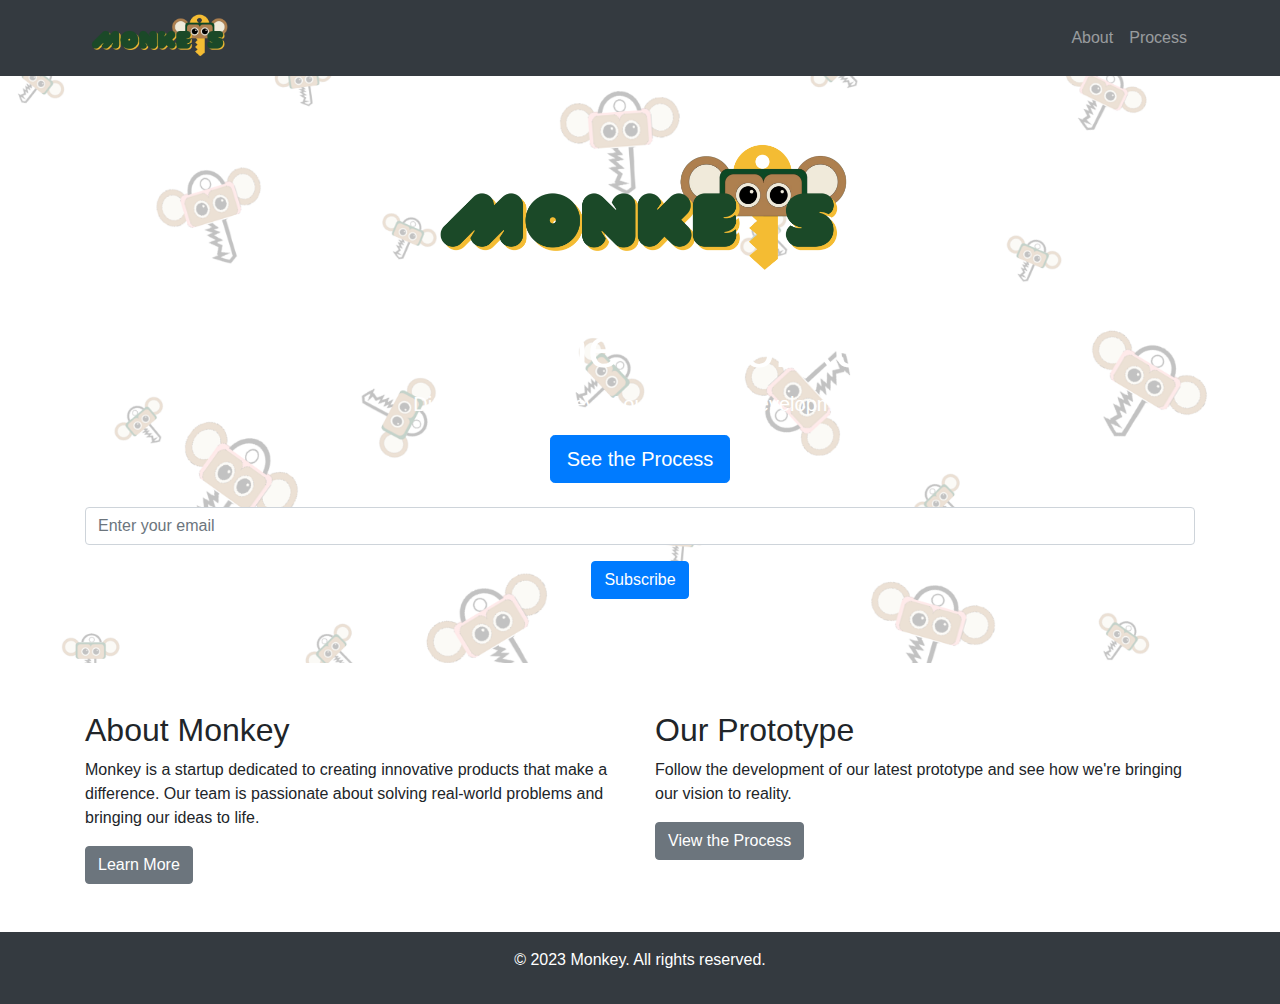
==== index.html @ d8fdaf42 "laga" ====
<!DOCTYPE html>
<html lang="en">
<head>
  <meta charset="UTF-8">
  <meta name="viewport" content="width=device-width, initial-scale=1.0">
  <title>Monkey - Prototype Development</title>
  <link rel="stylesheet" href="https://stackpath.bootstrapcdn.com/bootstrap/4.5.2/css/bootstrap.min.css">
  <link rel="stylesheet" href="css/styles.css">
</head>
<body>
  <header>
    <nav class="navbar navbar-expand-lg navbar-dark bg-dark">
      <div class="container">
        <a class="navbar-brand" href="index.html">
          <img src="assets/images/NEW_LOGO.png" alt="Monkey Logo" class="img-fluid" style="max-height: 50px;">
        </a>
        <button class="navbar-toggler" type="button" data-toggle="collapse" data-target="#navbarNav" aria-controls="navbarNav" aria-expanded="false" aria-label="Toggle navigation">
          <span class="navbar-toggler-icon"></span>
        </button>
        <div class="collapse navbar-collapse" id="navbarNav">
          <ul class="navbar-nav ml-auto">
            <li class="nav-item">
              <a class="nav-link" href="about.html">About</a>
            </li>
            <li class="nav-item">
              <a class="nav-link" href="process.html">Process</a>
            </li>
          </ul>
        </div>
      </div>
    </nav>
  </header>

  <main>



    <section class="jumbotron text-center">
        <div class="container">
          <img src="assets/images/NEW_LOGO.png" alt="Monkey Logo" class="img-fluid mb-4" style="max-height: 150px;">
          <h1 class="display-4">Welcome to Monkey</h1>
          <p class="lead">Discover the journey of our prototype development.</p>
          <a href="process.html" class="btn btn-primary btn-lg">See the Process</a>
          <div class="mt-4">
            <form id="emailForm">
              <div class="form-group">
                <input type="email" class="form-control" id="emailInput" placeholder="Enter your email" required>
              </div>
              <button type="submit" class="btn btn-primary">Subscribe</button>
            </form>
            <div id="emailSuccess" class="alert alert-success mt-3 d-none" role="alert">
              Thank you for subscribing!
            </div>
          </div>
        </div>
      </section>
    <div class="container my-5">
      <div class="row">
        <div class="col-md-6">
          <h2>About Monkey</h2>
          <p>Monkey is a startup dedicated to creating innovative products that make a difference. Our team is passionate about solving real-world problems and bringing our ideas to life.</p>
          <a href="about.html" class="btn btn-secondary">Learn More</a>
        </div>
        <div class="col-md-6">
          <h2>Our Prototype</h2>
          <p>Follow the development of our latest prototype and see how we're bringing our vision to reality.</p>
          <a href="process.html" class="btn btn-secondary">View the Process</a>
        </div>
      </div>
    </div>
  </main>

  

  <footer class="bg-dark text-white py-3">
    <div class="container text-center">
      <p>&copy; 2023 Monkey. All rights reserved.</p>
    </div>
  </footer>


  <script src="https://code.jquery.com/jquery-3.5.1.slim.min.js"></script>
  <script src="https://cdn.jsdelivr.net/npm/popper.js@1.16.1/dist/umd/popper.min.js"></script>
  <script src="https://stackpath.bootstrapcdn.com/bootstrap/4.5.2/js/bootstrap.min.js"></script>
  <script src="js/script.js"></script>

  <script>
    const emailForm = document.getElementById('emailForm');
    const emailSuccess = document.getElementById('emailSuccess');

    emailForm.addEventListener('submit', (event) => {
      event.preventDefault();
      const emailInput = document.getElementById('emailInput');
      const email = emailInput.value.trim();
      if (email) {
        // Save the email to a database or a file
        // For example, you could use localStorage or a server-side script
        localStorage.setItem('subscribedEmails', JSON.stringify([...new Set(JSON.parse(localStorage.getItem('subscribedEmails') || '[]'), email)]));
        emailInput.value = '';
        emailSuccess.classList.remove('d-none');
      }
    });
  </script>
</body>
</html>
---- css/styles.css ----
.jumbotron {
  background-image: url('../assets/images/Bakgrunnur.png');
  background-size: cover;
  background-position: center;
  color: white;
}
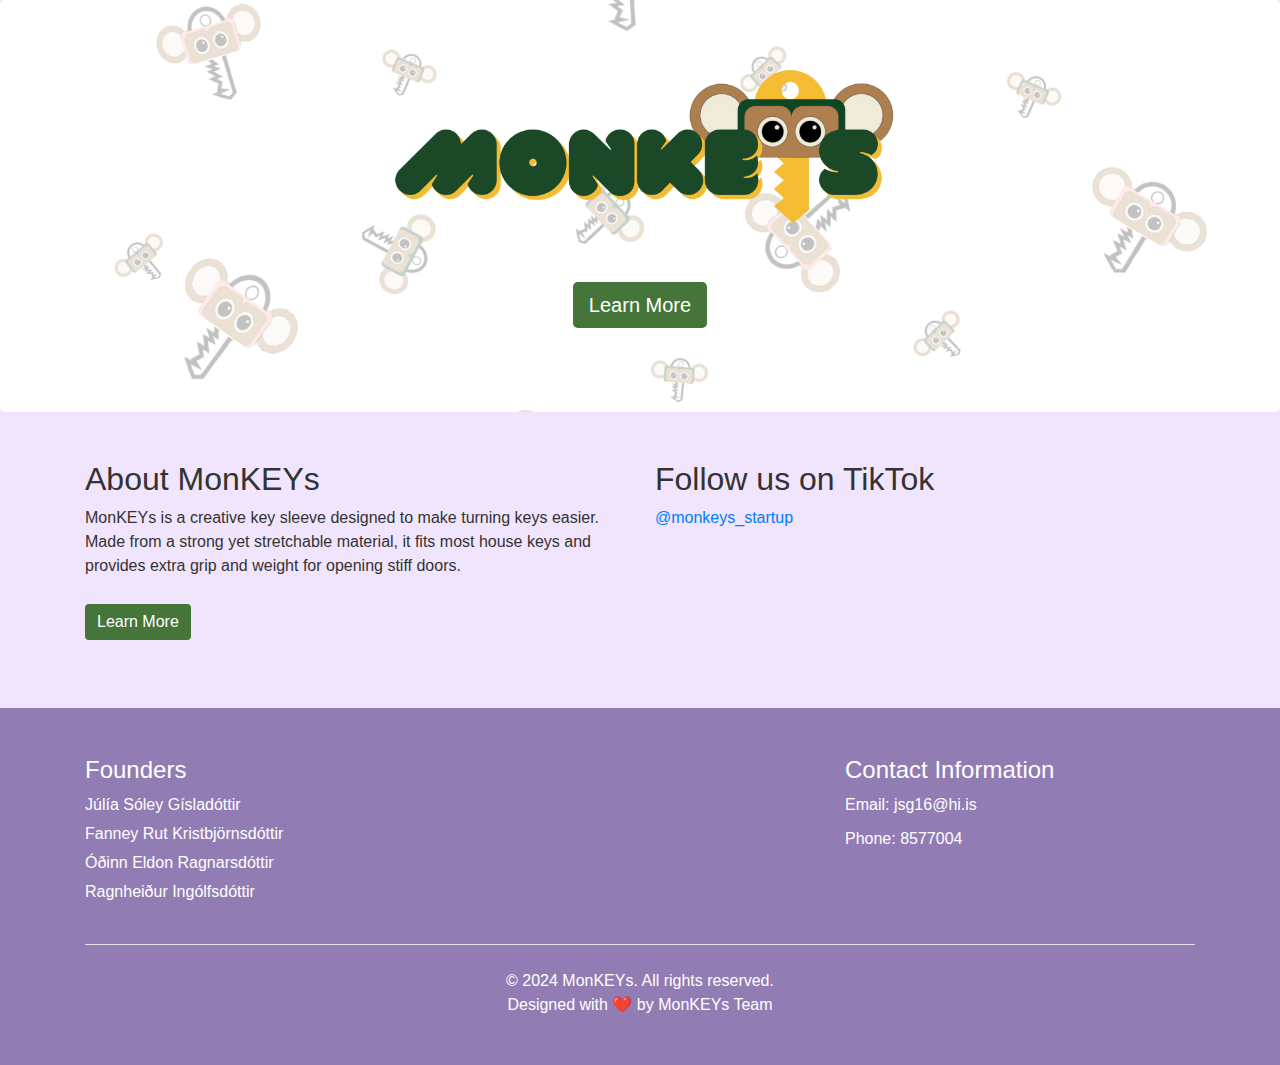
==== commit 93a38134: "Vefsida" ====
--- a/index.html
+++ b/index.html
@@ -8,98 +8,73 @@
   <link rel="stylesheet" href="css/styles.css">
 </head>
 <body>
+
+
   <header>
-    <nav class="navbar navbar-expand-lg navbar-dark bg-dark">
+    <section class="jumbotron text-center">
       <div class="container">
-        <a class="navbar-brand" href="index.html">
-          <img src="assets/images/NEW_LOGO.png" alt="Monkey Logo" class="img-fluid" style="max-height: 50px;">
-        </a>
-        <button class="navbar-toggler" type="button" data-toggle="collapse" data-target="#navbarNav" aria-controls="navbarNav" aria-expanded="false" aria-label="Toggle navigation">
-          <span class="navbar-toggler-icon"></span>
-        </button>
-        <div class="collapse navbar-collapse" id="navbarNav">
-          <ul class="navbar-nav ml-auto">
-            <li class="nav-item">
-              <a class="nav-link" href="about.html">About</a>
-            </li>
-            <li class="nav-item">
-              <a class="nav-link" href="process.html">Process</a>
-            </li>
-          </ul>
+        <div class="row">
+          <div class="col-md-6 offset-md-3"> <!-- Center the columns -->
+            <img src="assets/images/NEW_LOGO.png" alt="Monkey Logo" class="img-fluid mb-4" style="max-height: 400px;">
+            <a href="about.html" class="btn btn-secondary btn-lg">Learn More</a>
+          </div>
         </div>
       </div>
-    </nav>
+    </section>
   </header>
 
   <main>
 
 
-
-    <section class="jumbotron text-center">
-        <div class="container">
-          <img src="assets/images/NEW_LOGO.png" alt="Monkey Logo" class="img-fluid mb-4" style="max-height: 150px;">
-          <h1 class="display-4">Welcome to Monkey</h1>
-          <p class="lead">Discover the journey of our prototype development.</p>
-          <a href="process.html" class="btn btn-primary btn-lg">See the Process</a>
-          <div class="mt-4">
-            <form id="emailForm">
-              <div class="form-group">
-                <input type="email" class="form-control" id="emailInput" placeholder="Enter your email" required>
-              </div>
-              <button type="submit" class="btn btn-primary">Subscribe</button>
-            </form>
-            <div id="emailSuccess" class="alert alert-success mt-3 d-none" role="alert">
-              Thank you for subscribing!
-            </div>
-          </div>
-        </div>
-      </section>
     <div class="container my-5">
       <div class="row">
         <div class="col-md-6">
-          <h2>About Monkey</h2>
-          <p>Monkey is a startup dedicated to creating innovative products that make a difference. Our team is passionate about solving real-world problems and bringing our ideas to life.</p>
+          <h2>About MonKEYs</h2>
+          <p>MonKEYs is a creative key sleeve designed to make turning keys easier. Made from a strong yet stretchable material, it fits most house keys and provides extra grip and weight for opening stiff doors.</p>
           <a href="about.html" class="btn btn-secondary">Learn More</a>
         </div>
+
         <div class="col-md-6">
-          <h2>Our Prototype</h2>
-          <p>Follow the development of our latest prototype and see how we're bringing our vision to reality.</p>
-          <a href="process.html" class="btn btn-secondary">View the Process</a>
-        </div>
+        <h2>Follow us on TikTok</h2>
+        <blockquote class="tiktok-embed" cite="https://www.tiktok.com/@monkeys_startup" data-unique-id="monkeys_startup" data-embed-type="creator" style="max-width: 780px; min-width: 288px;" > <section> <a target="_blank" href="https://www.tiktok.com/@monkeys_startup?refer=creator_embed">@monkeys_startup</a> </section> </blockquote> <script async src="https://www.tiktok.com/embed.js"></script>
       </div>
+    </div>
     </div>
   </main>
 
-  
+  <footer class="custom-color text-white py-5">
+    <div class="container">
+        <div class="row">
+            <div class="col-md-8">
+                <h4 class="mb-2">Founders</h4> <!-- Adjust the margin-bottom -->
+                <ul class="list-unstyled">
+                    <li>Júlía Sóley Gísladóttir</li>
+                    <li>Fanney Rut Kristbjörnsdóttir</li>
+                    <li>Óðinn Eldon Ragnarsdóttir</li>
+                    <li>Ragnheiður Ingólfsdóttir</li>
+                </ul>
+            </div>
+            <div class="col-md-4">
+                <h4 class="mb-2">Contact Information</h4> <!-- Adjust the margin-bottom -->
+                <p>Email: jsg16@hi.is</p>
+                <p>Phone: 8577004</p>
+            </div>
+        </div>
+        <hr class="my-4 bg-light">
+        <div class="row mt-3">
+            <div class="col text-center">
+                <p class="mb-0">&copy; 2024 MonKEYs. All rights reserved.</p>
+                <p class="mb-0">Designed with ❤️ by MonKEYs Team</p>
+            </div>
+        </div>
+    </div>
+</footer>
 
-  <footer class="bg-dark text-white py-3">
-    <div class="container text-center">
-      <p>&copy; 2023 Monkey. All rights reserved.</p>
-    </div>
-  </footer>
 
 
   <script src="https://code.jquery.com/jquery-3.5.1.slim.min.js"></script>
   <script src="https://cdn.jsdelivr.net/npm/popper.js@1.16.1/dist/umd/popper.min.js"></script>
   <script src="https://stackpath.bootstrapcdn.com/bootstrap/4.5.2/js/bootstrap.min.js"></script>
   <script src="js/script.js"></script>
-
-  <script>
-    const emailForm = document.getElementById('emailForm');
-    const emailSuccess = document.getElementById('emailSuccess');
-
-    emailForm.addEventListener('submit', (event) => {
-      event.preventDefault();
-      const emailInput = document.getElementById('emailInput');
-      const email = emailInput.value.trim();
-      if (email) {
-        // Save the email to a database or a file
-        // For example, you could use localStorage or a server-side script
-        localStorage.setItem('subscribedEmails', JSON.stringify([...new Set(JSON.parse(localStorage.getItem('subscribedEmails') || '[]'), email)]));
-        emailInput.value = '';
-        emailSuccess.classList.remove('d-none');
-      }
-    });
-  </script>
 </body>
-</html>+</html>
--- a/css/styles.css
+++ b/css/styles.css
@@ -1,6 +1,256 @@
+.jumbotron {
+  background-image: url('../assets/images/Bakgrunnur.png');
+  background-size: cover;
+  max-height: 800px;
+  background-position: center;
+  color: white;
+
+  padding: 200px 0; /* Adjust as needed */
+
+
+}
+
+.welcome-text {
+  color: black; /* Ensures good contrast for readability */
+  margin-top: 20px; /* Adds spacing above the welcome text */
+}
+
+.circular-video {
+  border-radius: 50%;
+  overflow: hidden;
+  max-width: 80%; /* Smaller size for a better fit */
+  margin: 0 auto; /* Centers the video */
+}
+
+/* Styles for the Process button to make it stand out */
+.btn-secondary {
+  background-color: #457539; /* Blue - making it visually distinct */
+  border: none;
+
+  margin-bottom: 20px;
+  margin-top: 10px;
+}
+
+/* Hover effect for the Process button */
+.btn-secondary:hover {
+  background-color: #5c954d;
+  color: white;
+  margin-bottom: 20px;
+  margin-top: 10px;
+}
+
+
+
+.navbar-dark .navbar-brand {
+  font-size: 1.5rem; /* Larger size for brand logo text */
+  color: #ffffff;
+}
+
+/* Footer styling for better consistency and readability */
+footer {
+  background: #343a40;
+  color: #ffffff;
+  padding: 10px 0; /* Padding adjustment */
+}
+
+footer p {
+  margin-bottom: 0;
+}
+.img-small {
+  max-width: 450px;
+  height: auto;
+}.custom-navbar-color {
+    background-color: #917db3; /* Use your preferred color hex code */
+}
+
+.custom-color {
+  background-color: #917db3; /* Use your preferred color hex code */
+}
+
+.img-frame {
+  border: 5px solid #555; /* Change color and size as needed */
+  padding: 5px; /* Optional: Adds space between the image and the border */
+}
+
+.img-shadow {
+  box-shadow: 0 8px 16px 0 rgba(0,0,0,0.2); /* Horizontal offset, vertical offset, blur radius, color */
+}
+
+.img-rounded {
+  border: 4px solid #555;
+  border-radius: 15px; /* Adjust radius to get the desired curve */
+}
+
+
+
+.img-polaroid {
+  padding: 10px;
+  background: #fff;
+  border: 1px solid #dedede;
+  box-shadow: 0 5px 15px rgba(0,0,0,0.3);
+  margin-bottom: 20px; /* Space below the image */
+}
+
+footer {
+  background: #343a40;
+  color: #ffffff;
+  padding: 20px 0;
+}
+
+footer h4 {
+  color: #fff;
+  font-size: 1.5rem;
+  margin-bottom: 10px;
+}
+
+footer ul {
+  list-style-type: none;
+  padding: 0;
+}
+
+footer li {
+  margin-bottom: 5px;
+}
+
+footer p {
+  margin-bottom: 10px;
+}
+/* Carousel customization for centering and max width control */
+#prototypeCarousel {
+  margin: 0 auto; /* Ensures centering of the carousel */
+  max-width: 350px; /* Adjusts max width for better display */
+}
+
+.carousel .carousel-inner {
+  position: relative;
+  width: 100%; /* Ensures full width within the container */
+  overflow: hidden;
+}
+
+.carousel-item img {
+  display: block;
+  width: 40%; /* Ensures responsive image scaling */
+  height: auto; /* Maintains aspect ratio */
+}
+
+/* Adjusting navigation controls for better visibility and positioning */
+.carousel-control-prev,
+.carousel-control-next {
+  width: 4%; /* Sufficient width for clickable area */
+}
+
+.carousel-control-prev-icon,
+.carousel-control-next-icon {
+  background-color: rgba(0,0,0,0.5); /* Semi-transparent black background */
+  border-radius: 50%; /* Circular background */
+  width: 30px; /* Fixed width for icons */
+  height: 30px; /* Fixed height for icons */
+}
+
+.carousel-control-prev {
+  left: 10px; /* Moves the button slightly to the left */
+}
+
+.carousel-control-next {
+  right: 10px; /* Moves the button slightly to the right */
+}
+
+
+body {
+  background-color: #f1e5fd; /* Lighter background for better contrast */
+  color: #333; /* Darker text for better readability */
+  font-family: 'Arial', sans-serif;
+  padding-top: 0; /* Remove top padding */ /* Clean and modern typography */
+}
+
+.navbar-dark .navbar-brand {
+  font-size: 1.5rem; /* Enhances brand visibility */
+  color: #fff; /* Ensures logo text is clearly visible */
+}
+
 .jumbotron {
   background-image: url('../assets/images/Bakgrunnur.png');
   background-size: cover;
   background-position: center;
   color: white;
-}+  padding: 4rem 1rem; /* Enhances spacing for visual appeal */
+  margin-bottom: 2rem; /* Adds space between sections */
+}
+
+.welcome-text, .carousel-caption {
+  text-align: center; /* Centers text for better focus */
+  padding-top: 20px; /* Adds space above text */
+}
+
+.carousel-item img {
+  margin: auto; /* Centers images within the carousel */
+  width: 100%; /* Ensures full width for smaller screens */
+  max-width: 600px; /* Limits image size for larger screens */
+}
+
+.carousel-control-prev-icon, .carousel-control-next-icon {
+  background-color: #555; /* More visible against varied backgrounds */
+  border-radius: 50%; /* Circular for a smoother look */
+}
+
+.btn-secondary {
+  background-color: #457539; /* Unique green color for brand identity */
+  color: white; /* Ensures text is readable */
+}
+
+.btn-secondary:hover {
+  background-color: #366830; /* Darker on hover for interactive feel */
+}
+
+footer {
+  background: #343a40; /* Dark footer for contrast */
+  color: #ffffff; /* White text for readability */
+  padding: 20px 0; /* Adequate padding for content separation */
+}
+
+footer a {
+  color: #ddd; /* Lighter for visibility, changes on hover */
+}
+
+footer a:hover {
+  color: #fff; /* Brighter on hover for interactivity */
+}
+
+/* Responsive design adjustments */
+@media (max-width: 768px) {
+  .navbar-collapse {
+    background-color: #343a40; /* Provides background for collapsed nav */
+  }
+
+  .img-small, .carousel-item img {
+    width: 100%; /* Full width on smaller screens */
+  }
+}
+
+
+.team-members {
+  display: flex;
+  justify-content: space-around;
+  flex-wrap: wrap;
+}
+
+.team-member {
+  text-align: center;
+  margin: 20px;
+}
+
+.team-member img {
+  width: 120px; /* Adjust size as needed */
+  height: 120px;
+  margin-bottom: 10px;
+}
+
+#vision ul {
+  list-style-type: disc;
+  margin-left: 20px;
+}
+
+
+
+
+
